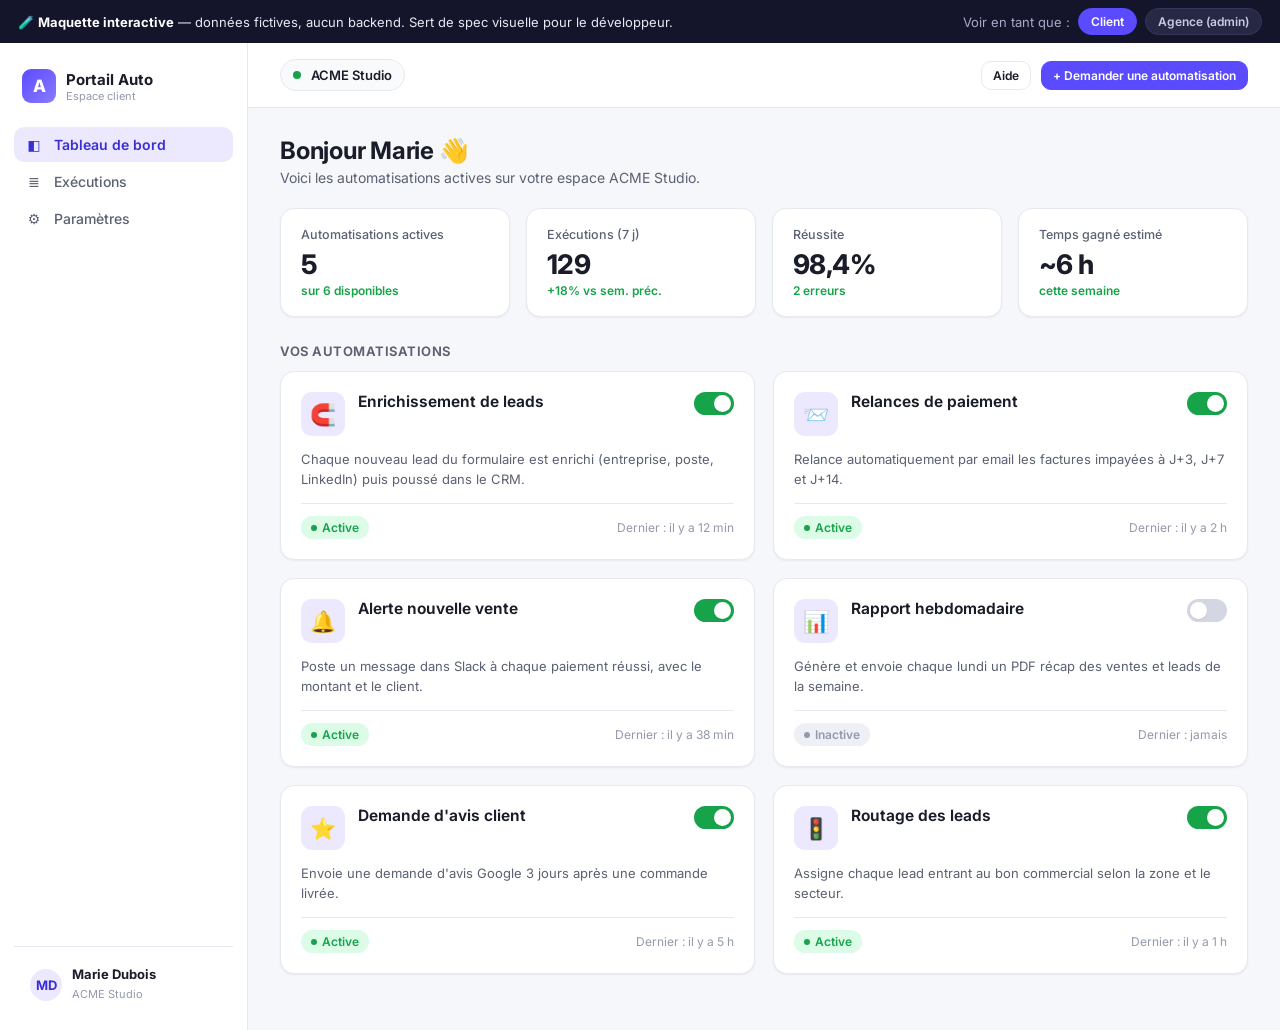
==== portal/prototype/index.html @ 3eeb43ad "Add interactive clickable prototype of the client automation portal Maquette HTML/CSS/JS autonome (f" ====
<!DOCTYPE html>
<html lang="fr">
<head>
  <meta charset="UTF-8" />
  <meta name="viewport" content="width=device-width, initial-scale=1.0" />
  <title>Portail Automatisations — Maquette</title>
  <link rel="preconnect" href="https://fonts.googleapis.com" />
  <link href="https://fonts.googleapis.com/css2?family=Inter:wght@400;500;600;700;800&display=swap" rel="stylesheet" />
  <link rel="stylesheet" href="styles.css" />
</head>
<body>
  <!-- Bandeau "maquette" pour le développeur -->
  <div id="proto-banner">
    <span>🧪 <strong>Maquette interactive</strong> — données fictives, aucun backend. Sert de spec visuelle pour le développeur.</span>
    <div class="role-switch">
      <span>Voir en tant que :</span>
      <button data-role="client" class="active">Client</button>
      <button data-role="agency">Agence (admin)</button>
    </div>
  </div>

  <div id="app"><!-- rendu par app.js --></div>

  <script src="app.js"></script>
</body>
</html>
---- portal/prototype/styles.css ----
/* ============ Design tokens ============ */
:root {
  --bg: #f6f7fb;
  --surface: #ffffff;
  --surface-2: #f9fafc;
  --border: #e7e9f0;
  --text: #1a1d29;
  --text-soft: #5b6072;
  --text-faint: #9499ab;
  --brand: #5b4bff;
  --brand-soft: #ece9ff;
  --brand-ink: #3a2ed6;
  --green: #16a34a;
  --green-soft: #dcfce7;
  --amber: #d97706;
  --amber-soft: #fef3c7;
  --red: #dc2626;
  --red-soft: #fee2e2;
  --blue: #2563eb;
  --blue-soft: #dbeafe;
  --radius: 14px;
  --radius-sm: 10px;
  --shadow: 0 1px 2px rgba(20,23,41,.04), 0 8px 24px rgba(20,23,41,.06);
  --shadow-sm: 0 1px 2px rgba(20,23,41,.06);
}

* { box-sizing: border-box; margin: 0; padding: 0; }
html, body { height: 100%; }
body {
  font-family: 'Inter', system-ui, sans-serif;
  background: var(--bg);
  color: var(--text);
  -webkit-font-smoothing: antialiased;
}
button { font-family: inherit; cursor: pointer; }
a { color: inherit; text-decoration: none; }

/* ============ Proto banner ============ */
#proto-banner {
  position: sticky; top: 0; z-index: 50;
  display: flex; align-items: center; justify-content: space-between; gap: 16px;
  background: #14152b; color: #e8e9f5;
  padding: 8px 18px; font-size: 13px;
}
#proto-banner strong { color: #fff; }
.role-switch { display: flex; align-items: center; gap: 8px; }
.role-switch span { color: #a7a9c7; }
.role-switch button {
  background: #262844; color: #c8cae8; border: 1px solid #34375b;
  padding: 5px 12px; border-radius: 999px; font-size: 12px; font-weight: 600;
  transition: all .15s;
}
.role-switch button.active { background: var(--brand); color: #fff; border-color: var(--brand); }

/* ============ Layout ============ */
.shell { display: flex; min-height: calc(100vh - 37px); }
.sidebar {
  width: 248px; flex-shrink: 0; background: var(--surface);
  border-right: 1px solid var(--border); padding: 20px 14px;
  display: flex; flex-direction: column;
}
.brand {
  display: flex; align-items: center; gap: 10px; padding: 6px 8px 18px;
}
.brand .logo {
  width: 34px; height: 34px; border-radius: 9px;
  background: linear-gradient(135deg, var(--brand), #8b7bff);
  display: grid; place-items: center; color: #fff; font-weight: 800; font-size: 17px;
}
.brand .name { font-weight: 700; font-size: 15px; }
.brand .sub { font-size: 11px; color: var(--text-faint); }

.nav { display: flex; flex-direction: column; gap: 2px; margin-top: 6px; }
.nav-label { font-size: 11px; text-transform: uppercase; letter-spacing: .06em;
  color: var(--text-faint); font-weight: 600; padding: 14px 10px 6px; }
.nav a {
  display: flex; align-items: center; gap: 11px; padding: 9px 11px;
  border-radius: var(--radius-sm); color: var(--text-soft); font-size: 14px; font-weight: 500;
  transition: background .12s, color .12s;
}
.nav a:hover { background: var(--surface-2); color: var(--text); }
.nav a.active { background: var(--brand-soft); color: var(--brand-ink); font-weight: 600; }
.nav a .ic { width: 18px; text-align: center; }

.sidebar-foot { margin-top: auto; padding: 12px 8px 0; border-top: 1px solid var(--border); }
.userchip { display: flex; align-items: center; gap: 10px; padding: 8px; }
.userchip .av { width: 32px; height: 32px; border-radius: 50%; background: var(--brand-soft);
  color: var(--brand-ink); display: grid; place-items: center; font-weight: 700; font-size: 13px; }
.userchip .meta { line-height: 1.2; }
.userchip .meta b { font-size: 13px; display: block; }
.userchip .meta span { font-size: 11px; color: var(--text-faint); }

/* ============ Main ============ */
.main { flex: 1; min-width: 0; }
.topbar {
  display: flex; align-items: center; justify-content: space-between;
  padding: 16px 32px; background: var(--surface); border-bottom: 1px solid var(--border);
}
.topbar .org {
  display: flex; align-items: center; gap: 10px;
  background: var(--surface-2); border: 1px solid var(--border);
  padding: 7px 12px; border-radius: 999px; font-size: 13px; font-weight: 600;
}
.topbar .org .dot { width: 8px; height: 8px; border-radius: 50%; background: var(--green); }
.topbar .actions { display: flex; gap: 10px; align-items: center; }

.content { padding: 28px 32px 56px; max-width: 1120px; }
.page-head { margin-bottom: 22px; }
.page-head h1 { font-size: 24px; font-weight: 700; letter-spacing: -.01em; }
.page-head p { color: var(--text-soft); font-size: 14px; margin-top: 4px; }

/* ============ Buttons ============ */
.btn {
  display: inline-flex; align-items: center; gap: 7px; border: 1px solid var(--border);
  background: var(--surface); color: var(--text); padding: 9px 15px; border-radius: 10px;
  font-size: 13px; font-weight: 600; transition: all .12s;
}
.btn:hover { background: var(--surface-2); }
.btn-primary { background: var(--brand); color: #fff; border-color: var(--brand); }
.btn-primary:hover { background: var(--brand-ink); }
.btn-ghost { background: transparent; border-color: transparent; color: var(--text-soft); }
.btn-sm { padding: 6px 11px; font-size: 12px; }

/* ============ Cards / grid ============ */
.grid { display: grid; grid-template-columns: repeat(auto-fill, minmax(330px, 1fr)); gap: 18px; }
.card {
  background: var(--surface); border: 1px solid var(--border); border-radius: var(--radius);
  box-shadow: var(--shadow-sm); transition: box-shadow .15s, transform .15s;
}
.auto-card { padding: 20px; display: flex; flex-direction: column; gap: 14px; cursor: pointer; }
.auto-card:hover { box-shadow: var(--shadow); transform: translateY(-2px); }
.auto-card .top { display: flex; align-items: flex-start; justify-content: space-between; gap: 12px; }
.auto-icon { width: 44px; height: 44px; border-radius: 11px; display: grid; place-items: center;
  font-size: 21px; background: var(--brand-soft); flex-shrink: 0; }
.auto-card h3 { font-size: 15.5px; font-weight: 650; }
.auto-card .desc { font-size: 13px; color: var(--text-soft); line-height: 1.5; }
.auto-card .foot { display: flex; align-items: center; justify-content: space-between;
  padding-top: 12px; border-top: 1px solid var(--border); }
.auto-card .last { font-size: 12px; color: var(--text-faint); }

/* ============ Toggle ============ */
.toggle { position: relative; width: 40px; height: 23px; flex-shrink: 0; }
.toggle input { opacity: 0; width: 0; height: 0; }
.toggle .track { position: absolute; inset: 0; background: #d4d7e3; border-radius: 999px; transition: .2s; }
.toggle .track::before { content: ''; position: absolute; height: 17px; width: 17px; left: 3px; top: 3px;
  background: #fff; border-radius: 50%; transition: .2s; box-shadow: var(--shadow-sm); }
.toggle input:checked + .track { background: var(--green); }
.toggle input:checked + .track::before { transform: translateX(17px); }

/* ============ Badges ============ */
.badge { display: inline-flex; align-items: center; gap: 5px; font-size: 12px; font-weight: 600;
  padding: 4px 10px; border-radius: 999px; }
.badge .bd { width: 6px; height: 6px; border-radius: 50%; }
.badge.success { background: var(--green-soft); color: var(--green); }
.badge.success .bd { background: var(--green); }
.badge.running { background: var(--blue-soft); color: var(--blue); }
.badge.running .bd { background: var(--blue); animation: pulse 1.2s infinite; }
.badge.queued { background: var(--amber-soft); color: var(--amber); }
.badge.queued .bd { background: var(--amber); }
.badge.error { background: var(--red-soft); color: var(--red); }
.badge.error .bd { background: var(--red); }
.badge.muted { background: #eef0f5; color: var(--text-faint); }
.badge.muted .bd { background: var(--text-faint); }
@keyframes pulse { 0%,100% { opacity: 1; } 50% { opacity: .35; } }

/* ============ Table ============ */
.table-wrap { background: var(--surface); border: 1px solid var(--border); border-radius: var(--radius);
  overflow: hidden; box-shadow: var(--shadow-sm); }
table { width: 100%; border-collapse: collapse; }
th { text-align: left; font-size: 11.5px; text-transform: uppercase; letter-spacing: .05em;
  color: var(--text-faint); font-weight: 600; padding: 13px 18px; border-bottom: 1px solid var(--border);
  background: var(--surface-2); }
td { padding: 14px 18px; font-size: 13.5px; border-bottom: 1px solid var(--border); }
tbody tr:last-child td { border-bottom: none; }
tbody tr { transition: background .1s; }
tbody tr:hover { background: var(--surface-2); cursor: pointer; }
td .mono { font-family: ui-monospace, 'SF Mono', Menlo, monospace; font-size: 12px; color: var(--text-soft); }

/* ============ Detail ============ */
.detail-grid { display: grid; grid-template-columns: 1fr 320px; gap: 22px; align-items: start; }
.panel { background: var(--surface); border: 1px solid var(--border); border-radius: var(--radius);
  box-shadow: var(--shadow-sm); padding: 22px; }
.panel h2 { font-size: 15px; font-weight: 650; margin-bottom: 4px; }
.panel .panel-sub { font-size: 12.5px; color: var(--text-faint); margin-bottom: 16px; }
.field { margin-bottom: 16px; }
.field label { display: block; font-size: 12.5px; font-weight: 600; color: var(--text-soft); margin-bottom: 6px; }
.field input, .field select, .field textarea {
  width: 100%; padding: 10px 12px; border: 1px solid var(--border); border-radius: 10px;
  font-size: 13.5px; font-family: inherit; background: var(--surface-2); color: var(--text); }
.field input:focus, .field select:focus, .field textarea:focus {
  outline: none; border-color: var(--brand); background: #fff; box-shadow: 0 0 0 3px var(--brand-soft); }
.field .hint { font-size: 11.5px; color: var(--text-faint); margin-top: 5px; }

.kv { display: flex; justify-content: space-between; padding: 11px 0; border-bottom: 1px solid var(--border); font-size: 13px; }
.kv:last-child { border-bottom: none; }
.kv .k { color: var(--text-soft); }
.kv .v { font-weight: 600; }

.trigger-note { display: flex; gap: 11px; padding: 13px 15px; background: var(--brand-soft);
  border-radius: 11px; font-size: 12.5px; color: var(--brand-ink); line-height: 1.5; }
.trigger-note .ic { font-size: 16px; }

.breadcrumb { display: flex; align-items: center; gap: 8px; font-size: 13px;
  color: var(--text-faint); margin-bottom: 14px; }
.breadcrumb a:hover { color: var(--brand); }

/* ============ Stats ============ */
.stats { display: grid; grid-template-columns: repeat(4, 1fr); gap: 16px; margin-bottom: 24px; }
.stat { background: var(--surface); border: 1px solid var(--border); border-radius: var(--radius);
  padding: 18px 20px; box-shadow: var(--shadow-sm); }
.stat .label { font-size: 12.5px; color: var(--text-soft); font-weight: 500; }
.stat .num { font-size: 27px; font-weight: 750; margin-top: 6px; letter-spacing: -.02em; }
.stat .delta { font-size: 12px; color: var(--green); font-weight: 600; margin-top: 2px; }

/* ============ Login ============ */
.login-wrap { min-height: calc(100vh - 37px); display: grid; place-items: center; background:
  radial-gradient(1200px 500px at 70% -10%, #ece9ff 0%, transparent 60%), var(--bg); padding: 24px; }
.login-card { width: 100%; max-width: 400px; background: var(--surface); border: 1px solid var(--border);
  border-radius: 18px; box-shadow: var(--shadow); padding: 34px; text-align: center; }
.login-card .logo { width: 52px; height: 52px; border-radius: 13px; margin: 0 auto 18px;
  background: linear-gradient(135deg, var(--brand), #8b7bff); display: grid; place-items: center;
  color: #fff; font-weight: 800; font-size: 24px; }
.login-card h1 { font-size: 21px; font-weight: 700; }
.login-card p { color: var(--text-soft); font-size: 13.5px; margin: 8px 0 24px; }
.login-card .field { text-align: left; }
.login-card .btn-primary { width: 100%; justify-content: center; padding: 11px; }
.login-card .magic { font-size: 12px; color: var(--text-faint); margin-top: 16px; }

/* ============ Empty / misc ============ */
.section-title { font-size: 13px; font-weight: 650; color: var(--text-soft); margin: 26px 0 12px;
  text-transform: uppercase; letter-spacing: .04em; }
.pill-row { display: flex; gap: 8px; flex-wrap: wrap; }
.tag { font-size: 11.5px; font-weight: 600; padding: 4px 9px; border-radius: 7px;
  background: var(--surface-2); border: 1px solid var(--border); color: var(--text-soft); }

@media (max-width: 860px) {
  .sidebar { display: none; }
  .detail-grid { grid-template-columns: 1fr; }
  .stats { grid-template-columns: repeat(2, 1fr); }
}
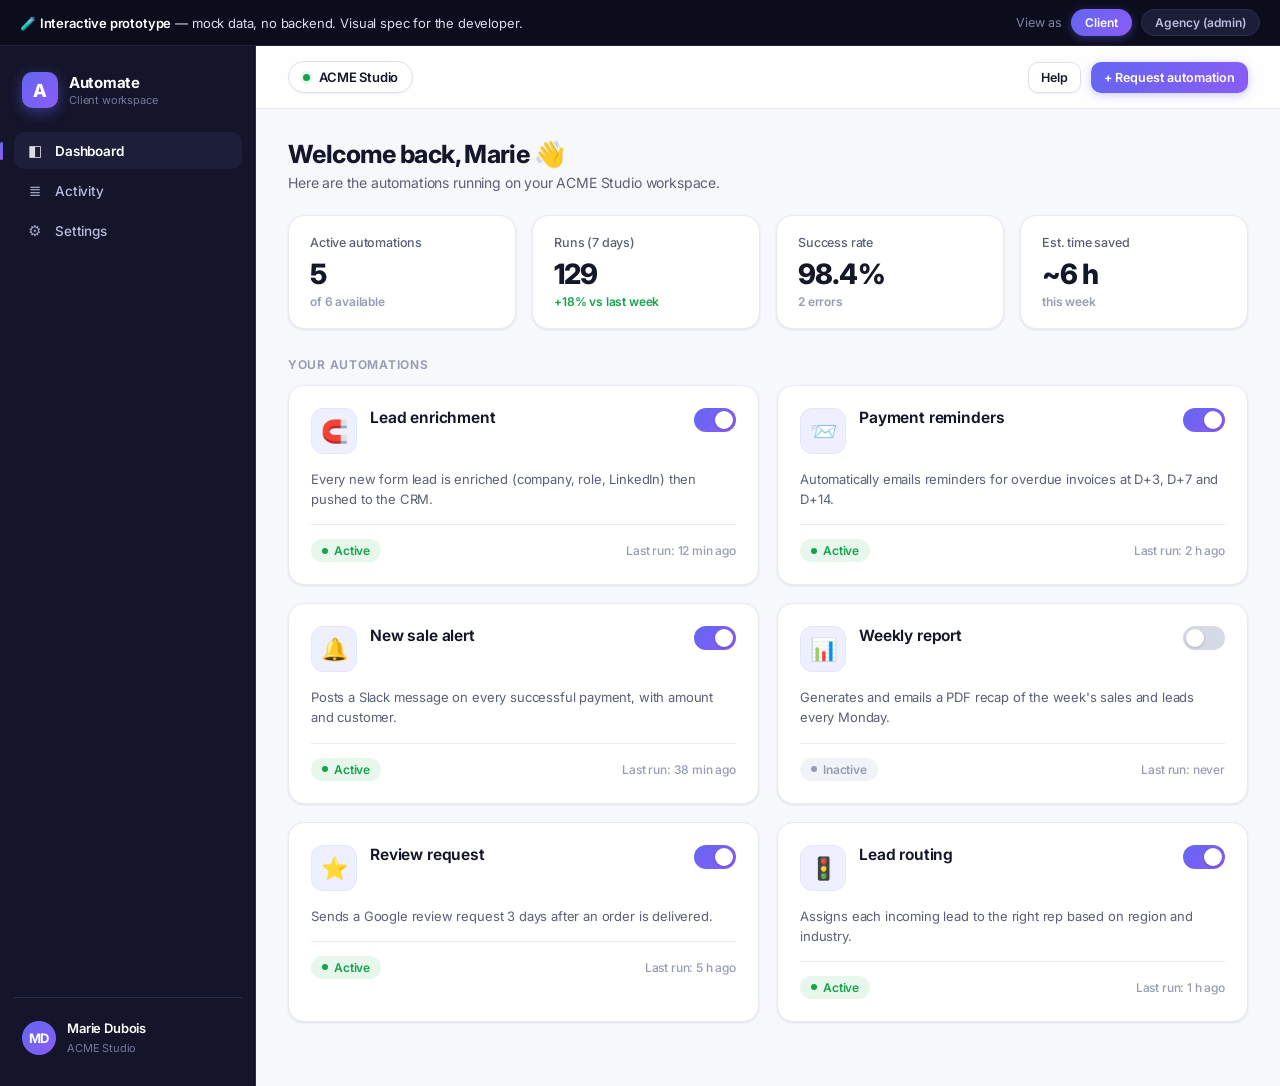
==== commit 5b7c9102: "Redesign prototype in English with modern dark-sidebar UI - Full English translation (client + agenc" ====
--- a/portal/prototype/index.html
+++ b/portal/prototype/index.html
@@ -1,25 +1,25 @@
 <!DOCTYPE html>
-<html lang="fr">
+<html lang="en">
 <head>
   <meta charset="UTF-8" />
   <meta name="viewport" content="width=device-width, initial-scale=1.0" />
-  <title>Portail Automatisations — Maquette</title>
+  <title>Automation Portal — Prototype</title>
   <link rel="preconnect" href="https://fonts.googleapis.com" />
-  <link href="https://fonts.googleapis.com/css2?family=Inter:wght@400;500;600;700;800&display=swap" rel="stylesheet" />
+  <link href="https://fonts.googleapis.com/css2?family=Inter:wght@400;500;600;700;800;900&display=swap" rel="stylesheet" />
   <link rel="stylesheet" href="styles.css" />
 </head>
 <body>
-  <!-- Bandeau "maquette" pour le développeur -->
+  <!-- "Prototype" banner for the developer -->
   <div id="proto-banner">
-    <span>🧪 <strong>Maquette interactive</strong> — données fictives, aucun backend. Sert de spec visuelle pour le développeur.</span>
+    <span>🧪 <strong>Interactive prototype</strong> — mock data, no backend. Visual spec for the developer.</span>
     <div class="role-switch">
-      <span>Voir en tant que :</span>
+      <span>View as</span>
       <button data-role="client" class="active">Client</button>
-      <button data-role="agency">Agence (admin)</button>
+      <button data-role="agency">Agency (admin)</button>
     </div>
   </div>
 
-  <div id="app"><!-- rendu par app.js --></div>
+  <div id="app"><!-- rendered by app.js --></div>
 
   <script src="app.js"></script>
 </body>
--- a/portal/prototype/styles.css
+++ b/portal/prototype/styles.css
@@ -1,155 +1,173 @@
 /* ============ Design tokens ============ */
 :root {
-  --bg: #f6f7fb;
+  --bg: #f7f8fc;
   --surface: #ffffff;
-  --surface-2: #f9fafc;
-  --border: #e7e9f0;
-  --text: #1a1d29;
-  --text-soft: #5b6072;
-  --text-faint: #9499ab;
-  --brand: #5b4bff;
-  --brand-soft: #ece9ff;
-  --brand-ink: #3a2ed6;
-  --green: #16a34a;
-  --green-soft: #dcfce7;
-  --amber: #d97706;
-  --amber-soft: #fef3c7;
-  --red: #dc2626;
-  --red-soft: #fee2e2;
-  --blue: #2563eb;
-  --blue-soft: #dbeafe;
-  --radius: 14px;
-  --radius-sm: 10px;
-  --shadow: 0 1px 2px rgba(20,23,41,.04), 0 8px 24px rgba(20,23,41,.06);
-  --shadow-sm: 0 1px 2px rgba(20,23,41,.06);
+  --surface-2: #f8f9fd;
+  --surface-3: #f1f3f9;
+  --border: #e9ebf2;
+  --border-strong: #dde0eb;
+  --text: #14172a;
+  --text-soft: #5a6075;
+  --text-faint: #969cb2;
+
+  --brand: #6366f1;
+  --brand-2: #8b5cf6;
+  --brand-soft: #eef0ff;
+  --brand-ink: #4338ca;
+  --brand-grad: linear-gradient(135deg, #6366f1 0%, #8b5cf6 100%);
+
+  --green: #15a34a; --green-soft: #e7f7ec;
+  --amber: #c2780c; --amber-soft: #fdf2dc;
+  --red: #dc2626;   --red-soft: #fdeaea;
+  --blue: #2563eb;  --blue-soft: #e6effe;
+
+  /* dark sidebar */
+  --side: #14152a;
+  --side-2: #1d1f3a;
+  --side-border: #2a2c4d;
+  --side-text: #b9bcdd;
+  --side-faint: #74789c;
+
+  --radius: 16px;
+  --radius-sm: 11px;
+  --shadow-xs: 0 1px 2px rgba(20,23,41,.05);
+  --shadow-sm: 0 1px 3px rgba(20,23,41,.06), 0 1px 2px rgba(20,23,41,.04);
+  --shadow: 0 4px 16px rgba(20,23,41,.07), 0 1px 3px rgba(20,23,41,.05);
+  --shadow-lg: 0 12px 40px rgba(20,23,41,.12);
 }
 
 * { box-sizing: border-box; margin: 0; padding: 0; }
 html, body { height: 100%; }
 body {
   font-family: 'Inter', system-ui, sans-serif;
-  background: var(--bg);
-  color: var(--text);
-  -webkit-font-smoothing: antialiased;
+  background: var(--bg); color: var(--text);
+  -webkit-font-smoothing: antialiased; letter-spacing: -0.01em;
 }
 button { font-family: inherit; cursor: pointer; }
 a { color: inherit; text-decoration: none; }
+::selection { background: var(--brand-soft); }
 
 /* ============ Proto banner ============ */
 #proto-banner {
   position: sticky; top: 0; z-index: 50;
   display: flex; align-items: center; justify-content: space-between; gap: 16px;
-  background: #14152b; color: #e8e9f5;
-  padding: 8px 18px; font-size: 13px;
-}
-#proto-banner strong { color: #fff; }
-.role-switch { display: flex; align-items: center; gap: 8px; }
-.role-switch span { color: #a7a9c7; }
+  background: #0c0d1c; color: #d9dbf0;
+  padding: 9px 20px; font-size: 13px; border-bottom: 1px solid #20223f;
+}
+#proto-banner strong { color: #fff; font-weight: 600; }
+.role-switch { display: flex; align-items: center; gap: 9px; }
+.role-switch > span { color: #7e82a6; font-size: 12.5px; }
 .role-switch button {
-  background: #262844; color: #c8cae8; border: 1px solid #34375b;
-  padding: 5px 12px; border-radius: 999px; font-size: 12px; font-weight: 600;
-  transition: all .15s;
-}
-.role-switch button.active { background: var(--brand); color: #fff; border-color: var(--brand); }
+  background: #1c1e38; color: #b9bcdd; border: 1px solid #2c2e50;
+  padding: 5px 13px; border-radius: 999px; font-size: 12px; font-weight: 600; transition: all .15s;
+}
+.role-switch button:hover { background: #25274a; }
+.role-switch button.active { background: var(--brand-grad); color: #fff; border-color: transparent; box-shadow: 0 2px 10px rgba(99,102,241,.4); }
 
 /* ============ Layout ============ */
-.shell { display: flex; min-height: calc(100vh - 37px); }
+.shell { display: flex; min-height: calc(100vh - 40px); }
 .sidebar {
-  width: 248px; flex-shrink: 0; background: var(--surface);
-  border-right: 1px solid var(--border); padding: 20px 14px;
-  display: flex; flex-direction: column;
-}
-.brand {
-  display: flex; align-items: center; gap: 10px; padding: 6px 8px 18px;
-}
+  width: 256px; flex-shrink: 0; background: var(--side);
+  padding: 22px 14px; display: flex; flex-direction: column; position: relative;
+}
+.sidebar::after { content:''; position:absolute; inset:0 0 0 auto; width:1px; background: var(--side-border); }
+
+.brand { display: flex; align-items: center; gap: 11px; padding: 4px 8px 20px; }
 .brand .logo {
-  width: 34px; height: 34px; border-radius: 9px;
-  background: linear-gradient(135deg, var(--brand), #8b7bff);
-  display: grid; place-items: center; color: #fff; font-weight: 800; font-size: 17px;
-}
-.brand .name { font-weight: 700; font-size: 15px; }
-.brand .sub { font-size: 11px; color: var(--text-faint); }
-
-.nav { display: flex; flex-direction: column; gap: 2px; margin-top: 6px; }
-.nav-label { font-size: 11px; text-transform: uppercase; letter-spacing: .06em;
-  color: var(--text-faint); font-weight: 600; padding: 14px 10px 6px; }
+  width: 36px; height: 36px; border-radius: 10px; background: var(--brand-grad);
+  display: grid; place-items: center; color: #fff; font-weight: 800; font-size: 18px;
+  box-shadow: 0 4px 14px rgba(99,102,241,.45);
+}
+.brand .name { font-weight: 700; font-size: 15px; color: #fff; letter-spacing: -0.02em; }
+.brand .sub { font-size: 11px; color: var(--side-faint); margin-top: 1px; }
+
+.nav { display: flex; flex-direction: column; gap: 3px; margin-top: 4px; }
+.nav-label { font-size: 10.5px; text-transform: uppercase; letter-spacing: .08em;
+  color: var(--side-faint); font-weight: 600; padding: 16px 12px 7px; }
 .nav a {
-  display: flex; align-items: center; gap: 11px; padding: 9px 11px;
-  border-radius: var(--radius-sm); color: var(--text-soft); font-size: 14px; font-weight: 500;
-  transition: background .12s, color .12s;
-}
-.nav a:hover { background: var(--surface-2); color: var(--text); }
-.nav a.active { background: var(--brand-soft); color: var(--brand-ink); font-weight: 600; }
-.nav a .ic { width: 18px; text-align: center; }
-
-.sidebar-foot { margin-top: auto; padding: 12px 8px 0; border-top: 1px solid var(--border); }
-.userchip { display: flex; align-items: center; gap: 10px; padding: 8px; }
-.userchip .av { width: 32px; height: 32px; border-radius: 50%; background: var(--brand-soft);
-  color: var(--brand-ink); display: grid; place-items: center; font-weight: 700; font-size: 13px; }
-.userchip .meta { line-height: 1.2; }
-.userchip .meta b { font-size: 13px; display: block; }
-.userchip .meta span { font-size: 11px; color: var(--text-faint); }
+  display: flex; align-items: center; gap: 11px; padding: 9px 12px;
+  border-radius: var(--radius-sm); color: var(--side-text); font-size: 13.5px; font-weight: 500;
+  transition: background .14s, color .14s; position: relative;
+}
+.nav a:hover { background: var(--side-2); color: #fff; }
+.nav a.active { background: var(--side-2); color: #fff; font-weight: 600; }
+.nav a.active::before { content:''; position:absolute; left:-14px; top:50%; transform:translateY(-50%);
+  width:3px; height:18px; border-radius:2px; background: var(--brand-grad); }
+.nav a .ic { width: 18px; text-align: center; opacity: .85; font-size: 15px; }
+
+.sidebar-foot { margin-top: auto; padding-top: 14px; border-top: 1px solid var(--side-border); }
+.userchip { display: flex; align-items: center; gap: 11px; padding: 8px; border-radius: var(--radius-sm); transition: background .14s; }
+.userchip:hover { background: var(--side-2); }
+.userchip .av { width: 34px; height: 34px; border-radius: 50%; background: var(--brand-grad);
+  color: #fff; display: grid; place-items: center; font-weight: 700; font-size: 13px; }
+.userchip .meta b { font-size: 13px; display: block; color: #fff; font-weight: 600; }
+.userchip .meta span { font-size: 11px; color: var(--side-faint); }
 
 /* ============ Main ============ */
-.main { flex: 1; min-width: 0; }
+.main { flex: 1; min-width: 0; display: flex; flex-direction: column; }
 .topbar {
   display: flex; align-items: center; justify-content: space-between;
-  padding: 16px 32px; background: var(--surface); border-bottom: 1px solid var(--border);
+  padding: 15px 32px; background: rgba(255,255,255,.8); backdrop-filter: blur(10px);
+  border-bottom: 1px solid var(--border); position: sticky; top: 40px; z-index: 20;
 }
 .topbar .org {
-  display: flex; align-items: center; gap: 10px;
-  background: var(--surface-2); border: 1px solid var(--border);
-  padding: 7px 12px; border-radius: 999px; font-size: 13px; font-weight: 600;
-}
-.topbar .org .dot { width: 8px; height: 8px; border-radius: 50%; background: var(--green); }
+  display: flex; align-items: center; gap: 9px; background: var(--surface);
+  border: 1px solid var(--border-strong); padding: 7px 14px; border-radius: 999px;
+  font-size: 13px; font-weight: 600; box-shadow: var(--shadow-xs);
+}
+.topbar .org .dot { width: 7px; height: 7px; border-radius: 50%; background: var(--green);
+  box-shadow: 0 0 0 3px var(--green-soft); }
 .topbar .actions { display: flex; gap: 10px; align-items: center; }
 
-.content { padding: 28px 32px 56px; max-width: 1120px; }
-.page-head { margin-bottom: 22px; }
-.page-head h1 { font-size: 24px; font-weight: 700; letter-spacing: -.01em; }
-.page-head p { color: var(--text-soft); font-size: 14px; margin-top: 4px; }
+.content { padding: 30px 32px 64px; max-width: 1140px; width: 100%; }
+.page-head { margin-bottom: 24px; }
+.page-head h1 { font-size: 25px; font-weight: 750; letter-spacing: -.025em; }
+.page-head p { color: var(--text-soft); font-size: 14px; margin-top: 5px; }
 
 /* ============ Buttons ============ */
 .btn {
-  display: inline-flex; align-items: center; gap: 7px; border: 1px solid var(--border);
+  display: inline-flex; align-items: center; gap: 7px; border: 1px solid var(--border-strong);
   background: var(--surface); color: var(--text); padding: 9px 15px; border-radius: 10px;
-  font-size: 13px; font-weight: 600; transition: all .12s;
-}
-.btn:hover { background: var(--surface-2); }
-.btn-primary { background: var(--brand); color: #fff; border-color: var(--brand); }
-.btn-primary:hover { background: var(--brand-ink); }
-.btn-ghost { background: transparent; border-color: transparent; color: var(--text-soft); }
-.btn-sm { padding: 6px 11px; font-size: 12px; }
+  font-size: 13px; font-weight: 600; transition: all .14s; box-shadow: var(--shadow-xs);
+}
+.btn:hover { background: var(--surface-2); border-color: var(--text-faint); }
+.btn-primary { background: var(--brand-grad); color: #fff; border-color: transparent; box-shadow: 0 2px 10px rgba(99,102,241,.35); }
+.btn-primary:hover { filter: brightness(1.06); box-shadow: 0 4px 16px rgba(99,102,241,.45); }
+.btn-ghost { background: transparent; border-color: transparent; box-shadow: none; color: var(--text-soft); }
+.btn-ghost:hover { background: var(--surface-3); }
+.btn-sm { padding: 7px 12px; font-size: 12.5px; }
 
 /* ============ Cards / grid ============ */
-.grid { display: grid; grid-template-columns: repeat(auto-fill, minmax(330px, 1fr)); gap: 18px; }
+.grid { display: grid; grid-template-columns: repeat(auto-fill, minmax(340px, 1fr)); gap: 18px; }
 .card {
   background: var(--surface); border: 1px solid var(--border); border-radius: var(--radius);
-  box-shadow: var(--shadow-sm); transition: box-shadow .15s, transform .15s;
-}
-.auto-card { padding: 20px; display: flex; flex-direction: column; gap: 14px; cursor: pointer; }
-.auto-card:hover { box-shadow: var(--shadow); transform: translateY(-2px); }
+  box-shadow: var(--shadow-sm); transition: box-shadow .18s, transform .18s, border-color .18s;
+}
+.auto-card { padding: 22px; display: flex; flex-direction: column; gap: 15px; cursor: pointer; position: relative; overflow: hidden; }
+.auto-card::before { content:''; position:absolute; inset:0 0 auto 0; height:3px; background: var(--brand-grad); opacity:0; transition:opacity .18s; }
+.auto-card:hover { box-shadow: var(--shadow); transform: translateY(-3px); border-color: var(--border-strong); }
+.auto-card:hover::before { opacity:1; }
 .auto-card .top { display: flex; align-items: flex-start; justify-content: space-between; gap: 12px; }
-.auto-icon { width: 44px; height: 44px; border-radius: 11px; display: grid; place-items: center;
-  font-size: 21px; background: var(--brand-soft); flex-shrink: 0; }
-.auto-card h3 { font-size: 15.5px; font-weight: 650; }
-.auto-card .desc { font-size: 13px; color: var(--text-soft); line-height: 1.5; }
+.auto-icon { width: 46px; height: 46px; border-radius: 12px; display: grid; place-items: center;
+  font-size: 22px; background: var(--brand-soft); flex-shrink: 0; border: 1px solid #e4e6ff; }
+.auto-card h3 { font-size: 15.5px; font-weight: 650; letter-spacing: -0.01em; }
+.auto-card .desc { font-size: 13px; color: var(--text-soft); line-height: 1.55; }
 .auto-card .foot { display: flex; align-items: center; justify-content: space-between;
-  padding-top: 12px; border-top: 1px solid var(--border); }
-.auto-card .last { font-size: 12px; color: var(--text-faint); }
+  padding-top: 14px; border-top: 1px solid var(--border); }
+.auto-card .last { font-size: 12px; color: var(--text-faint); font-weight: 500; }
 
 /* ============ Toggle ============ */
-.toggle { position: relative; width: 40px; height: 23px; flex-shrink: 0; }
+.toggle { position: relative; width: 42px; height: 24px; flex-shrink: 0; }
 .toggle input { opacity: 0; width: 0; height: 0; }
-.toggle .track { position: absolute; inset: 0; background: #d4d7e3; border-radius: 999px; transition: .2s; }
-.toggle .track::before { content: ''; position: absolute; height: 17px; width: 17px; left: 3px; top: 3px;
-  background: #fff; border-radius: 50%; transition: .2s; box-shadow: var(--shadow-sm); }
-.toggle input:checked + .track { background: var(--green); }
-.toggle input:checked + .track::before { transform: translateX(17px); }
+.toggle .track { position: absolute; inset: 0; background: #d6d9e6; border-radius: 999px; transition: .22s; }
+.toggle .track::before { content: ''; position: absolute; height: 18px; width: 18px; left: 3px; top: 3px;
+  background: #fff; border-radius: 50%; transition: .22s; box-shadow: 0 1px 3px rgba(0,0,0,.2); }
+.toggle input:checked + .track { background: var(--brand-grad); }
+.toggle input:checked + .track::before { transform: translateX(18px); }
 
 /* ============ Badges ============ */
-.badge { display: inline-flex; align-items: center; gap: 5px; font-size: 12px; font-weight: 600;
-  padding: 4px 10px; border-radius: 999px; }
+.badge { display: inline-flex; align-items: center; gap: 6px; font-size: 12px; font-weight: 600;
+  padding: 4px 11px; border-radius: 999px; }
 .badge .bd { width: 6px; height: 6px; border-radius: 50%; }
 .badge.success { background: var(--green-soft); color: var(--green); }
 .badge.success .bd { background: var(--green); }
@@ -159,82 +177,88 @@
 .badge.queued .bd { background: var(--amber); }
 .badge.error { background: var(--red-soft); color: var(--red); }
 .badge.error .bd { background: var(--red); }
-.badge.muted { background: #eef0f5; color: var(--text-faint); }
+.badge.muted { background: var(--surface-3); color: var(--text-faint); }
 .badge.muted .bd { background: var(--text-faint); }
-@keyframes pulse { 0%,100% { opacity: 1; } 50% { opacity: .35; } }
+@keyframes pulse { 0%,100% { opacity: 1; } 50% { opacity: .3; } }
 
 /* ============ Table ============ */
 .table-wrap { background: var(--surface); border: 1px solid var(--border); border-radius: var(--radius);
   overflow: hidden; box-shadow: var(--shadow-sm); }
 table { width: 100%; border-collapse: collapse; }
-th { text-align: left; font-size: 11.5px; text-transform: uppercase; letter-spacing: .05em;
+th { text-align: left; font-size: 11px; text-transform: uppercase; letter-spacing: .06em;
   color: var(--text-faint); font-weight: 600; padding: 13px 18px; border-bottom: 1px solid var(--border);
   background: var(--surface-2); }
-td { padding: 14px 18px; font-size: 13.5px; border-bottom: 1px solid var(--border); }
+td { padding: 15px 18px; font-size: 13.5px; border-bottom: 1px solid var(--border); }
 tbody tr:last-child td { border-bottom: none; }
-tbody tr { transition: background .1s; }
+tbody tr { transition: background .12s; }
 tbody tr:hover { background: var(--surface-2); cursor: pointer; }
-td .mono { font-family: ui-monospace, 'SF Mono', Menlo, monospace; font-size: 12px; color: var(--text-soft); }
+td .mono { font-family: ui-monospace, 'SF Mono', Menlo, monospace; font-size: 12px; color: var(--text-soft);
+  background: var(--surface-3); padding: 2px 7px; border-radius: 6px; }
 
 /* ============ Detail ============ */
-.detail-grid { display: grid; grid-template-columns: 1fr 320px; gap: 22px; align-items: start; }
+.detail-grid { display: grid; grid-template-columns: 1fr 330px; gap: 22px; align-items: start; }
 .panel { background: var(--surface); border: 1px solid var(--border); border-radius: var(--radius);
-  box-shadow: var(--shadow-sm); padding: 22px; }
-.panel h2 { font-size: 15px; font-weight: 650; margin-bottom: 4px; }
-.panel .panel-sub { font-size: 12.5px; color: var(--text-faint); margin-bottom: 16px; }
-.field { margin-bottom: 16px; }
-.field label { display: block; font-size: 12.5px; font-weight: 600; color: var(--text-soft); margin-bottom: 6px; }
+  box-shadow: var(--shadow-sm); padding: 24px; }
+.panel h2 { font-size: 15px; font-weight: 650; margin-bottom: 4px; letter-spacing: -0.01em; }
+.panel .panel-sub { font-size: 12.5px; color: var(--text-faint); margin-bottom: 18px; line-height: 1.5; }
+.field { margin-bottom: 17px; }
+.field label { display: block; font-size: 12.5px; font-weight: 600; color: var(--text-soft); margin-bottom: 7px; }
 .field input, .field select, .field textarea {
-  width: 100%; padding: 10px 12px; border: 1px solid var(--border); border-radius: 10px;
-  font-size: 13.5px; font-family: inherit; background: var(--surface-2); color: var(--text); }
+  width: 100%; padding: 10px 13px; border: 1px solid var(--border-strong); border-radius: 10px;
+  font-size: 13.5px; font-family: inherit; background: var(--surface-2); color: var(--text); transition: all .14s; }
 .field input:focus, .field select:focus, .field textarea:focus {
-  outline: none; border-color: var(--brand); background: #fff; box-shadow: 0 0 0 3px var(--brand-soft); }
-.field .hint { font-size: 11.5px; color: var(--text-faint); margin-top: 5px; }
-
-.kv { display: flex; justify-content: space-between; padding: 11px 0; border-bottom: 1px solid var(--border); font-size: 13px; }
+  outline: none; border-color: var(--brand); background: #fff; box-shadow: 0 0 0 3.5px var(--brand-soft); }
+.field .hint { font-size: 11.5px; color: var(--text-faint); margin-top: 6px; line-height: 1.45; }
+
+.kv { display: flex; justify-content: space-between; align-items: center; padding: 12px 0; border-bottom: 1px solid var(--border); font-size: 13px; }
 .kv:last-child { border-bottom: none; }
 .kv .k { color: var(--text-soft); }
 .kv .v { font-weight: 600; }
 
-.trigger-note { display: flex; gap: 11px; padding: 13px 15px; background: var(--brand-soft);
-  border-radius: 11px; font-size: 12.5px; color: var(--brand-ink); line-height: 1.5; }
-.trigger-note .ic { font-size: 16px; }
-
-.breadcrumb { display: flex; align-items: center; gap: 8px; font-size: 13px;
-  color: var(--text-faint); margin-bottom: 14px; }
+.trigger-note { display: flex; gap: 12px; padding: 14px 16px; background: linear-gradient(135deg, #eef0ff, #f3effe);
+  border: 1px solid #e4e6ff; border-radius: 12px; font-size: 12.5px; color: var(--brand-ink); line-height: 1.5; }
+.trigger-note .ic { font-size: 17px; }
+
+.breadcrumb { display: flex; align-items: center; gap: 8px; font-size: 13px; color: var(--text-faint); margin-bottom: 14px; }
 .breadcrumb a:hover { color: var(--brand); }
 
 /* ============ Stats ============ */
-.stats { display: grid; grid-template-columns: repeat(4, 1fr); gap: 16px; margin-bottom: 24px; }
+.stats { display: grid; grid-template-columns: repeat(4, 1fr); gap: 16px; margin-bottom: 26px; }
 .stat { background: var(--surface); border: 1px solid var(--border); border-radius: var(--radius);
-  padding: 18px 20px; box-shadow: var(--shadow-sm); }
+  padding: 19px 21px; box-shadow: var(--shadow-sm); transition: transform .16s, box-shadow .16s; }
+.stat:hover { transform: translateY(-2px); box-shadow: var(--shadow); }
 .stat .label { font-size: 12.5px; color: var(--text-soft); font-weight: 500; }
-.stat .num { font-size: 27px; font-weight: 750; margin-top: 6px; letter-spacing: -.02em; }
-.stat .delta { font-size: 12px; color: var(--green); font-weight: 600; margin-top: 2px; }
+.stat .num { font-size: 28px; font-weight: 800; margin-top: 7px; letter-spacing: -.03em; }
+.stat .delta { font-size: 12px; color: var(--green); font-weight: 600; margin-top: 3px; }
+.stat .delta.warn { color: var(--red); }
+.stat .delta.flat { color: var(--text-faint); }
 
 /* ============ Login ============ */
-.login-wrap { min-height: calc(100vh - 37px); display: grid; place-items: center; background:
-  radial-gradient(1200px 500px at 70% -10%, #ece9ff 0%, transparent 60%), var(--bg); padding: 24px; }
-.login-card { width: 100%; max-width: 400px; background: var(--surface); border: 1px solid var(--border);
-  border-radius: 18px; box-shadow: var(--shadow); padding: 34px; text-align: center; }
-.login-card .logo { width: 52px; height: 52px; border-radius: 13px; margin: 0 auto 18px;
-  background: linear-gradient(135deg, var(--brand), #8b7bff); display: grid; place-items: center;
-  color: #fff; font-weight: 800; font-size: 24px; }
-.login-card h1 { font-size: 21px; font-weight: 700; }
-.login-card p { color: var(--text-soft); font-size: 13.5px; margin: 8px 0 24px; }
+.login-wrap { min-height: calc(100vh - 40px); display: grid; place-items: center; padding: 24px;
+  background:
+    radial-gradient(900px 500px at 75% -15%, #e9e7ff 0%, transparent 55%),
+    radial-gradient(700px 450px at 10% 110%, #efe9ff 0%, transparent 50%), var(--bg); }
+.login-card { width: 100%; max-width: 410px; background: var(--surface); border: 1px solid var(--border);
+  border-radius: 20px; box-shadow: var(--shadow-lg); padding: 38px; text-align: center; }
+.login-card .logo { width: 54px; height: 54px; border-radius: 14px; margin: 0 auto 20px;
+  background: var(--brand-grad); display: grid; place-items: center; color: #fff; font-weight: 800; font-size: 25px;
+  box-shadow: 0 6px 20px rgba(99,102,241,.4); }
+.login-card h1 { font-size: 22px; font-weight: 750; letter-spacing: -0.02em; }
+.login-card p { color: var(--text-soft); font-size: 13.5px; margin: 9px 0 26px; }
 .login-card .field { text-align: left; }
-.login-card .btn-primary { width: 100%; justify-content: center; padding: 11px; }
-.login-card .magic { font-size: 12px; color: var(--text-faint); margin-top: 16px; }
-
-/* ============ Empty / misc ============ */
-.section-title { font-size: 13px; font-weight: 650; color: var(--text-soft); margin: 26px 0 12px;
-  text-transform: uppercase; letter-spacing: .04em; }
+.login-card .btn-primary { width: 100%; justify-content: center; padding: 12px; }
+.login-card .magic { font-size: 12px; color: var(--text-faint); margin-top: 18px; line-height: 1.5; }
+
+/* ============ Misc ============ */
+.section-title { font-size: 12px; font-weight: 650; color: var(--text-faint); margin: 28px 0 13px;
+  text-transform: uppercase; letter-spacing: .06em; }
 .pill-row { display: flex; gap: 8px; flex-wrap: wrap; }
-.tag { font-size: 11.5px; font-weight: 600; padding: 4px 9px; border-radius: 7px;
-  background: var(--surface-2); border: 1px solid var(--border); color: var(--text-soft); }
-
-@media (max-width: 860px) {
+.tag { font-size: 11.5px; font-weight: 600; padding: 4px 10px; border-radius: 7px;
+  background: var(--surface-3); border: 1px solid var(--border); color: var(--text-soft); }
+
+@media (max-width: 880px) {
   .sidebar { display: none; }
   .detail-grid { grid-template-columns: 1fr; }
   .stats { grid-template-columns: repeat(2, 1fr); }
-}
+  .topbar { top: 0; }
+}
